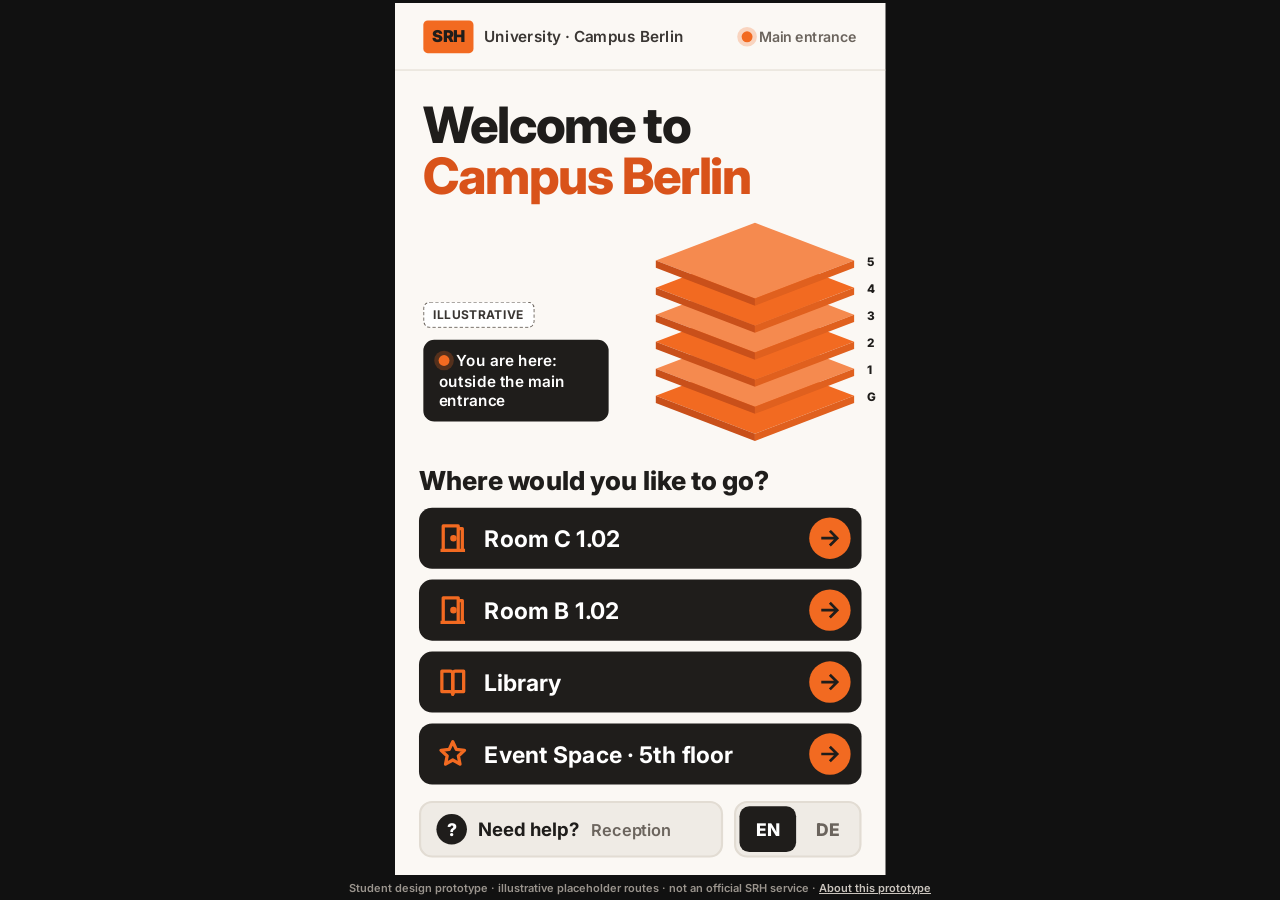
==== kiosk.html @ e8939138 "Hide top menu links below 860px so the brand name isn't cut off Co-Authored-By: Claude Opus 5.5 <nor" ====
<!doctype html>
<html lang="en">
<head>
  <meta charset="utf-8">
  <meta name="viewport" content="width=device-width, initial-scale=1">
  <title>Kiosk · Campus Berlin Wayfinding</title>
  <link rel="preconnect" href="https://fonts.googleapis.com">
  <link rel="preconnect" href="https://fonts.gstatic.com" crossorigin>
  <link href="https://fonts.googleapis.com/css2?family=Inter:wght@400;600;700;800;900&display=swap" rel="stylesheet">
  <link rel="stylesheet" href="styles.css?v=ae79c67">
</head>
<body class="kiosk-page">
  <main id="stage" aria-live="polite"></main>
  <p class="kiosk-foot">Student design prototype · illustrative placeholder routes · not an official SRH service · <a href="./">About this prototype</a></p>
  <script src="routes.js?v=ae79c67"></script>
  <script src="qr-codes.js?v=ae79c67"></script>
  <script src="screens.js?v=ae79c67"></script>
  <script src="kiosk.js?v=ae79c67"></script>
</body>
</html>
---- styles.css ----
/* SRH Campus Berlin — wayfinding UX prototype (visual mockups only) */
:root {
  --orange: #F26A21;
  --orange-deep: #D9531A;
  --orange-soft: #FCE3D4;
  --char: #1F1D1B;
  --char-2: #3A3633;
  --warm: #FBF8F4;
  --stone: #EFEBE5;
  --stone-2: #E2DCD3;
  --muted: #6B645D;
  --board: #1E1E1E;
  --wf-ink: #222;
  --wf-line: #9a9a9a;
  --wf-fill: #e6e6e6;
  --wf-note: #2F6FED;
  --sans: "Inter", "Helvetica Neue", Arial, sans-serif;
  --serif: "Instrument Serif", Georgia, serif;
}

* { box-sizing: border-box; }
html, body { margin: 0; }
body {
  font-family: var(--sans);
  color: var(--char);
  background: var(--warm);
  -webkit-font-smoothing: antialiased;
}
button { font-family: inherit; }

/* ---------- Presentation page ---------- */
.page-head {
  background: var(--board);
  color: #fff;
  padding: 56px 48px 40px;
}
.page-head h1 {
  font-family: var(--serif);
  font-weight: 400;
  font-size: clamp(44px, 7vw, 96px);
  line-height: .95;
  margin: 0 0 18px;
  letter-spacing: -0.01em;
}
.page-head h1 em { color: var(--orange); }
.page-head p { max-width: 760px; color: #cfcac4; font-size: 17px; line-height: 1.55; margin: 0 0 10px; }
.nav { display: flex; flex-wrap: wrap; gap: 8px; margin-top: 22px; }
.nav a {
  color: #fff; text-decoration: none; font-size: 14px; font-weight: 600;
  border: 1px solid #4a4642; border-radius: 999px; padding: 8px 14px;
}
.nav a:hover { border-color: var(--orange); color: var(--orange); }

.disclaimer {
  display: flex; gap: 14px; align-items: flex-start;
  background: var(--orange-soft); color: var(--char);
  border-left: 6px solid var(--orange);
  padding: 16px 20px; margin: 0; font-size: 15px; line-height: 1.5;
}
.disclaimer strong { white-space: nowrap; }

section.block { padding: 56px 48px; }
section.block.dark { background: var(--board); color: #fff; }
section.block.grid-paper {
  background-color: #f4f4f2;
  background-image: linear-gradient(#e6e6e3 1px, transparent 1px), linear-gradient(90deg, #e6e6e3 1px, transparent 1px);
  background-size: 24px 24px;
}
.block h2 {
  font-family: var(--serif); font-weight: 400; font-size: 52px; line-height: 1; margin: 0 0 8px;
}
.block h2 em { color: var(--orange); }
.block .lede { max-width: 820px; font-size: 16px; line-height: 1.55; color: var(--muted); margin: 0 0 32px; }
.block.dark .lede { color: #bdb7b0; }
.block h3 { font-size: 15px; letter-spacing: .08em; text-transform: uppercase; margin: 40px 0 18px; }
.block.dark h3 { color: #fff; }

.row { display: flex; flex-wrap: wrap; gap: 28px; align-items: flex-start; }
.screen-col { display: flex; flex-direction: column; gap: 10px; }
.caption { font-size: 13px; font-weight: 600; color: var(--muted); max-width: 480px; }
.block.dark .caption { color: #bdb7b0; }
.caption b { color: var(--char); }
.block.dark .caption b { color: #fff; }

.connector {
  align-self: center; display: flex; flex-direction: column; align-items: center; gap: 6px;
  font-size: 12px; font-weight: 700; color: var(--muted); text-align: center; width: 92px;
}
.connector svg { width: 64px; height: 24px; }
.connector.handoff { color: var(--orange-deep); }

.toolbar { display: flex; flex-wrap: wrap; gap: 10px; align-items: center; margin-bottom: 22px; }
.chip-btn {
  border: 1px solid #55504b; background: transparent; color: #fff;
  border-radius: 999px; padding: 8px 14px; font-size: 14px; font-weight: 600; cursor: pointer;
}
.chip-btn[aria-pressed="true"] { background: var(--orange); border-color: var(--orange); color: var(--char); }
.toggle { display: inline-flex; align-items: center; gap: 8px; font-size: 14px; font-weight: 600; cursor: pointer; }
.toggle input { width: 18px; height: 18px; accent-color: var(--orange); }

/* ---------- Device frames ---------- */
.kiosk-device {
  background: #111; padding: 16px 16px 40px; border-radius: 22px; position: relative;
  box-shadow: 0 30px 60px -30px rgba(0,0,0,.6);
}
.kiosk-device::after {
  content: ""; position: absolute; left: 50%; bottom: 15px; width: 56px; height: 8px;
  transform: translateX(-50%); background: #2a2a2a; border-radius: 4px;
}
.phone-device {
  background: #111; padding: 10px; border-radius: 48px;
  box-shadow: 0 30px 60px -30px rgba(0,0,0,.6);
}
.wf .kiosk-device, .kiosk-device.wf-frame { background: #fff; border: 2px solid var(--wf-ink); box-shadow: none; }
.kiosk-device.wf-frame::after { background: #ccc; }
.phone-device.wf-frame { background: #fff; border: 2px solid var(--wf-ink); box-shadow: none; }

/* ---------- Kiosk screen (9:16, 450 × 800) ---------- */
.kiosk {
  width: 450px; height: 800px; position: relative; overflow: hidden;
  background: var(--warm); color: var(--char); border-radius: 6px; display: flex; flex-direction: column;
}
.k-top { height: 410px; position: relative; padding: 0 26px; flex: none; }
.k-reach { height: 390px; padding: 14px 22px 16px; display: flex; flex-direction: column; flex: none; position: relative; }
.k-bar {
  height: 62px; display: flex; align-items: center; justify-content: space-between;
  border-bottom: 1px solid var(--stone-2); margin: 0 -26px; padding: 0 26px;
}
.wordmark { display: flex; align-items: center; gap: 10px; font-size: 14px; font-weight: 600; color: var(--char-2); }
.wordmark .mark {
  background: var(--orange); color: var(--char); font-weight: 900; font-size: 15px;
  padding: 5px 8px 6px; border-radius: 4px; letter-spacing: -0.02em;
}
.k-bar .loc { font-size: 13px; font-weight: 600; color: var(--muted); display: flex; align-items: center; gap: 6px; }
.dot { width: 10px; height: 10px; border-radius: 50%; background: var(--orange); box-shadow: 0 0 0 4px rgba(242,106,33,.25); display: inline-block; }

.k-hero h1 { font-size: 46px; line-height: 1.02; letter-spacing: -0.025em; margin: 26px 0 0; font-weight: 800; }
.k-hero h1 span { color: var(--orange-deep); }
.k-hero .floors { position: absolute; right: 4px; bottom: 0; width: 215px; }
.k-hero .here {
  position: absolute; left: 26px; bottom: 26px; background: var(--char); color: #fff;
  font-size: 14px; font-weight: 600; padding: 10px 14px; border-radius: 10px; max-width: 170px; line-height: 1.3;
}
.k-hero .here .dot { margin-right: 6px; }
.illus-tag {
  display: inline-flex; align-items: center; gap: 6px;
  font-size: 11px; font-weight: 700; letter-spacing: .06em; text-transform: uppercase;
  background: #fff; color: var(--char-2); border: 1px dashed var(--muted); border-radius: 6px; padding: 4px 8px;
}
.k-hero .illus-tag { position: absolute; left: 26px; bottom: 112px; }

.k-prompt { font-size: 24px; font-weight: 800; margin: 0 0 10px; letter-spacing: -0.01em; }
.dest-list { display: flex; flex-direction: column; gap: 10px; }
.dest-btn {
  height: 56px; width: 100%; display: flex; align-items: center; gap: 14px;
  background: var(--char); color: #fff; border: 0; border-radius: 12px; padding: 0 10px 0 16px;
  font-size: 21px; font-weight: 700; text-align: left; cursor: pointer;
}
.dest-btn .ic { width: 30px; height: 30px; flex: none; color: var(--orange); }
.dest-btn .lbl { flex: 1; }
.dest-btn .go {
  width: 38px; height: 38px; border-radius: 50%; background: var(--orange); color: var(--char);
  display: grid; place-items: center; flex: none;
}
.dest-btn:active, .dest-btn.pressed { background: var(--orange); color: var(--char); }
.dest-btn.pressed .ic { color: var(--char); }
.dest-btn.pressed .go { background: var(--char); color: var(--orange); }

.k-bottom { margin-top: auto; display: flex; gap: 10px; height: 52px; }
.help-btn {
  flex: 1; display: flex; align-items: center; gap: 10px; border-radius: 12px; cursor: pointer;
  background: var(--stone); border: 2px solid var(--stone-2); color: var(--char); font-size: 17px; font-weight: 700; padding: 0 14px;
}
.help-btn .q {
  width: 28px; height: 28px; border-radius: 50%; background: var(--char); color: #fff;
  display: grid; place-items: center; font-size: 16px; font-weight: 800; flex: none;
}
.help-btn small { font-weight: 600; color: var(--muted); font-size: 15px; }
.lang {
  display: flex; background: var(--stone); border: 2px solid var(--stone-2); border-radius: 12px; padding: 3px; gap: 3px;
}
.lang button {
  width: 52px; border: 0; border-radius: 9px; background: transparent; font-size: 16px; font-weight: 800; color: var(--muted); cursor: pointer;
}
.lang button[aria-pressed="true"] { background: var(--char); color: #fff; }

/* Kiosk QR screen */
.k-route { padding-top: 16px; }
.k-route .eyebrow { font-size: 14px; font-weight: 700; color: var(--muted); text-transform: uppercase; letter-spacing: .08em; }
.k-route h1 { font-size: 40px; line-height: 1.02; margin: 4px 0 14px; letter-spacing: -0.025em; font-weight: 800; }
.k-route h1 .accent { color: var(--orange-deep); }
.map-wrap { position: relative; border-radius: 14px; overflow: hidden; background: var(--stone); }
.map-wrap svg { display: block; width: 100%; height: auto; }
.map-wrap .illus-tag { position: absolute; left: 10px; top: 10px; }
.qr-card {
  height: 200px; flex: none; display: flex; gap: 16px; align-items: center;
  background: #fff; border: 2px solid var(--stone-2); border-radius: 16px; padding: 14px;
}
.qr-box { width: 172px; height: 172px; flex: none; position: relative; }
.qr-box svg { width: 100%; height: 100%; display: block; }
.qr-box .mock { position: absolute; bottom: -2px; left: 50%; transform: translate(-50%, 100%); font-size: 9px; color: var(--muted); white-space: nowrap; }
.qr-text .scan-ic { width: 40px; height: 40px; border-radius: 10px; background: var(--orange); color: var(--char); display: grid; place-items: center; margin-bottom: 8px; }
.qr-text b { display: block; font-size: 19px; line-height: 1.2; letter-spacing: -0.01em; }
.qr-text p { font-size: 13px; line-height: 1.35; color: var(--muted); margin: 6px 0 0; }
.back-btn {
  margin-top: 12px; height: 58px; flex: none; width: 100%; display: flex; align-items: center; justify-content: center; gap: 10px;
  border-radius: 12px; border: 3px solid var(--char); background: transparent; font-size: 19px; font-weight: 800; color: var(--char); cursor: pointer;
}
.phone-note { font-size: 13px; color: var(--muted); font-weight: 600; text-align: center; margin: 6px 0 0; }
.k-route .k-bottom { margin-top: 10px; }

/* Help overlay (click-through only) */
.help-sheet {
  position: absolute; left: 0; right: 0; bottom: 0; height: 390px; background: var(--char); color: #fff;
  padding: 24px 22px; display: flex; flex-direction: column; gap: 12px; border-radius: 20px 20px 0 0;
}
.help-sheet h2 { margin: 0; font-size: 28px; }
.help-sheet p { margin: 0; font-size: 18px; line-height: 1.4; color: #ddd; }
.help-sheet .back-btn { margin-top: auto; border-color: #fff; color: #fff; }

/* Seated-reach zone overlay */
.reach-overlay {
  position: absolute; left: 0; right: 0; bottom: 0; height: 390px; pointer-events: none; display: none;
  border-top: 3px dashed var(--wf-note);
  background: repeating-linear-gradient(135deg, rgba(47,111,237,.07) 0 10px, rgba(47,111,237,.14) 10px 20px);
}
.reach-overlay span {
  position: absolute; right: 8px; top: -30px; background: var(--wf-note); color: #fff; font-size: 11px; font-weight: 700;
  padding: 5px 8px; border-radius: 4px; letter-spacing: .02em;
}
.show-reach .reach-overlay, .wf .reach-overlay { display: block; }

/* ---------- Phone screen (375 × 780) ---------- */
.phone {
  width: 375px; height: 780px; border-radius: 38px; overflow: hidden; position: relative;
  background: var(--warm); color: var(--char); display: flex; flex-direction: column;
}
.p-status { height: 44px; flex: none; display: flex; align-items: center; justify-content: space-between; padding: 6px 28px 0; font-size: 15px; font-weight: 700; }
.p-status .icons { display: flex; gap: 5px; align-items: center; }
.p-status .icons i { display: block; background: var(--char); border-radius: 2px; }
.p-url {
  height: 40px; flex: none; margin: 0 14px; border-radius: 12px; background: var(--stone);
  display: flex; align-items: center; justify-content: center; gap: 6px; font-size: 13px; color: var(--muted);
}
.p-head {
  flex: none; display: flex; align-items: center; justify-content: space-between; padding: 12px 18px 10px;
}
.p-head .wordmark { font-size: 12px; }
.p-head .wordmark .mark { font-size: 12px; padding: 3px 6px 4px; }
.dest-pill {
  display: inline-flex; align-items: center; gap: 6px; max-width: 200px;
  background: var(--char); color: #fff; font-size: 13px; font-weight: 700; border-radius: 999px; padding: 7px 12px 7px 9px;
  white-space: nowrap; overflow: hidden; text-overflow: ellipsis;
}
.dest-pill svg { flex: none; color: var(--orange); }
.p-body { flex: 1; padding: 6px 18px 0; display: flex; flex-direction: column; min-height: 0; }
.p-foot { flex: none; padding: 12px 18px 26px; display: flex; gap: 10px; }
.p-btn {
  height: 58px; flex: 1; border-radius: 14px; border: 0; font-size: 18px; font-weight: 800; cursor: pointer;
  display: flex; align-items: center; justify-content: center; gap: 8px;
}
.p-btn.primary { background: var(--orange); color: var(--char); }
.p-btn.dark { background: var(--char); color: #fff; }
.p-btn.ghost { background: transparent; border: 3px solid var(--char); color: var(--char); flex: 0 0 96px; }
.p-btn.ghost.wide { flex: 1; }

.p-body h1 { font-size: 32px; line-height: 1.05; letter-spacing: -0.025em; margin: 4px 0 12px; font-weight: 800; }
.p-body h1 .accent { color: var(--orange-deep); }
.start-row { display: flex; align-items: center; gap: 10px; font-size: 16px; font-weight: 600; margin-bottom: 14px; }
.stats { display: flex; gap: 8px; margin-top: 14px; }
.stat { flex: 1; background: var(--stone); border-radius: 12px; padding: 10px 12px; }
.stat b { display: block; font-size: 20px; letter-spacing: -0.01em; }
.stat span { font-size: 12px; color: var(--muted); font-weight: 600; }
.placeholder-note { font-size: 12px; color: var(--muted); margin-top: 8px; font-weight: 600; }

.progress { margin: 2px 0 14px; }
.progress .top { display: flex; justify-content: space-between; align-items: baseline; margin-bottom: 8px; }
.progress .count { font-size: 20px; font-weight: 800; letter-spacing: -0.01em; }
.progress .count small { font-size: 14px; color: var(--muted); font-weight: 600; }
.bar { display: flex; gap: 5px; }
.bar i { flex: 1; height: 12px; border-radius: 6px; background: var(--stone-2); position: relative; overflow: hidden; }
.bar i.done { background: var(--orange); }
.bar i.now { background: var(--orange); box-shadow: 0 0 0 3px rgba(242,106,33,.25); }

.arrow-card {
  height: 270px; flex: none; border-radius: 22px; background: var(--orange); position: relative;
  display: grid; place-items: center; overflow: hidden;
}
.arrow-card svg.big { width: 200px; height: 200px; color: #fff; }
.arrow-card .illus-tag { position: absolute; left: 12px; bottom: 12px; }
.arrow-card .stepno {
  position: absolute; right: 14px; top: 10px; font-size: 64px; font-weight: 900; color: rgba(31,29,27,.16); letter-spacing: -0.04em;
}
.instruction { font-size: 30px; line-height: 1.12; font-weight: 800; letter-spacing: -0.02em; margin: 18px 0 6px; }
.next-hint { font-size: 14px; color: var(--muted); font-weight: 600; }
.next-hint b { color: var(--char-2); }

.arrive-hero {
  border-radius: 22px; background: var(--char); color: #fff; padding: 26px 22px 24px; position: relative; overflow: hidden;
}
.arrive-hero .check {
  width: 72px; height: 72px; border-radius: 50%; background: var(--orange); color: var(--char);
  display: grid; place-items: center; margin-bottom: 18px;
}
.arrive-hero h1 { font-size: 40px; margin: 0 0 6px; color: #fff; }
.arrive-hero .dname { font-size: 24px; font-weight: 800; color: var(--orange); }
.arrive-hero p { color: #cfcac4; font-size: 15px; margin: 12px 0 0; line-height: 1.4; }

.waiting { flex: 1; display: flex; flex-direction: column; align-items: center; justify-content: center; text-align: center; padding: 30px; gap: 16px; color: var(--muted); }
.waiting .cam { width: 120px; height: 120px; border-radius: 28px; border: 4px dashed var(--stone-2); display: grid; place-items: center; color: var(--muted); }
.waiting b { color: var(--char); font-size: 20px; }

/* ---------- Wireframe style ---------- */
.wf .kiosk, .wf .phone { background: #fff; color: var(--wf-ink); font-family: var(--sans); }
.wf * { box-shadow: none !important; }
.wfbox {
  border: 1.5px solid var(--wf-line); background: var(--wf-fill); border-radius: 6px; position: relative;
  display: flex; align-items: center; justify-content: center; text-align: center;
  font-size: 12px; font-weight: 600; color: #555; padding: 6px;
}
.wfbox.x {
  background:
    linear-gradient(to top right, transparent calc(50% - 1px), #b5b5b5, transparent calc(50% + 1px)),
    linear-gradient(to bottom right, transparent calc(50% - 1px), #b5b5b5, transparent calc(50% + 1px)),
    #f0f0f0;
}
.wfbox.x span { background: #f0f0f0; padding: 2px 6px; border-radius: 3px; }
.wfbtn {
  border: 2px solid var(--wf-ink); border-radius: 8px; background: #fff; display: flex; align-items: center;
  padding: 0 14px; font-size: 18px; font-weight: 700; color: var(--wf-ink); gap: 10px;
}
.wfbtn.fill { background: #444; color: #fff; border-color: #444; }
.wfline { height: 10px; background: #d6d6d6; border-radius: 3px; }
.wftext { font-weight: 800; color: var(--wf-ink); }
.pin {
  position: absolute; width: 22px; height: 22px; border-radius: 50%; background: var(--wf-note); color: #fff;
  font-size: 12px; font-weight: 800; display: grid; place-items: center; z-index: 5;
}
.notes { max-width: 300px; font-size: 13px; line-height: 1.45; color: #333; margin: 0; padding: 0; list-style: none; }
.notes li { display: flex; gap: 8px; margin-bottom: 10px; }
.notes li .pin { position: static; flex: none; }
.wf-pair { display: flex; gap: 18px; align-items: flex-start; }
.wf-bar { display: flex; gap: 4px; }
.wf-bar i { flex: 1; height: 12px; border: 1.5px solid var(--wf-ink); border-radius: 3px; background: #fff; }
.wf-bar i.on { background: #444; }

/* ---------- Flow strip ---------- */
.flow { display: flex; flex-wrap: wrap; gap: 10px; align-items: stretch; }
.flow-card {
  width: 184px; background: #fff; border: 1px solid var(--stone-2); border-radius: 16px; padding: 12px;
  display: flex; flex-direction: column; gap: 10px;
}
.flow-card .n { font-size: 12px; font-weight: 800; color: var(--orange-deep); letter-spacing: .08em; }
.flow-card b { font-size: 16px; line-height: 1.25; }
.flow-card p { font-size: 13px; color: var(--muted); margin: 0; line-height: 1.4; }
.flow-card .thumb { height: 170px; border-radius: 10px; background: var(--stone); display: grid; place-items: center; overflow: hidden; position: relative; }
.mini { transform-origin: top left; position: absolute; pointer-events: none; }
.mini .reach-overlay { display: none; }
.flow-arrow { align-self: center; color: var(--orange); font-size: 28px; font-weight: 900; }

/* Click-through */
.demo { display: flex; flex-wrap: wrap; gap: 40px; align-items: flex-start; }
.demo-ctrl { display: flex; flex-direction: column; gap: 12px; max-width: 260px; }
.demo-ctrl .sim {
  background: transparent; border: 2px dashed var(--orange); color: var(--orange); font-weight: 800; font-size: 15px;
  border-radius: 12px; padding: 14px; cursor: pointer;
}
.demo-ctrl .sim:disabled { opacity: .35; cursor: not-allowed; }
.demo-ctrl p { font-size: 13px; color: #bdb7b0; line-height: 1.5; margin: 0; }
#demo .dest-btn, #demo .help-btn, #demo .lang button, #demo .back-btn, #demo .p-btn { cursor: pointer; }
.gallery button { cursor: default; }

/* Notes */
.cards { display: grid; grid-template-columns: repeat(auto-fit, minmax(280px, 1fr)); gap: 18px; }
.note-card { background: #fff; border: 1px solid var(--stone-2); border-radius: 16px; padding: 20px 22px; }
.note-card h4 { margin: 0 0 8px; font-size: 17px; }
.note-card p, .note-card li { font-size: 14px; line-height: 1.55; color: var(--char-2); }
.note-card ul { padding-left: 18px; margin: 0; }
.note-card.warn { border: 2px solid var(--orange); }
code { background: var(--stone); padding: 1px 6px; border-radius: 4px; font-size: 13px; }

footer { padding: 28px 48px 48px; font-size: 13px; color: var(--muted); }

@media (max-width: 700px) {
  section.block, .page-head { padding-left: 16px; padding-right: 16px; }
  .block h2 { font-size: 40px; }
}

/* Keep the kiosk map inside the top zone when the destination name wraps */
.k-route { display: flex; flex-direction: column; }
.k-route .map-wrap { flex: 1; min-height: 0; margin-bottom: 14px; }
.k-route .map-wrap svg { height: 100%; }
.k-route h1.long { font-size: 34px; }

/* ---------- Live kiosk app (kiosk.html) ---------- */
.kiosk-page { background: #111; min-height: 100vh; margin: 0; display: flex; flex-direction: column; align-items: center; justify-content: center; overflow: hidden; }
.kiosk-page #stage { position: relative; }
.kiosk-page #stage .kiosk { position: absolute; left: 0; top: 0; transform-origin: top left; border-radius: 0; }
.kiosk-page .dest-btn:focus-visible, .kiosk-page button:focus-visible { outline: 4px solid #FFD24D; outline-offset: 2px; }
.kiosk-foot { margin: 6px 0 0; font: 600 11px/1.4 var(--sans); color: #9a948d; text-align: center; }
.kiosk-foot a { color: #c9c3bc; }

/* ---------- Live phone route (route.html) ---------- */
.route-page { background: var(--warm); margin: 0; }
.phone.real { width: 100%; max-width: 520px; height: auto; min-height: 100vh; min-height: 100dvh; margin: 0 auto; border-radius: 0; padding-top: env(safe-area-inset-top); }
.phone.real .p-head { padding-top: 16px; }
.phone.real .p-body { flex: 1 0 auto; padding-bottom: 8px; }
.phone.real .p-foot { position: sticky; bottom: 0; background: var(--warm); padding-bottom: calc(18px + env(safe-area-inset-bottom)); box-shadow: 0 -8px 16px -12px rgba(0,0,0,.25); }
.phone.real .arrow-card { height: min(270px, 34vh); }
.phone.real .arrow-card svg.big { width: min(200px, 26vh); height: min(200px, 26vh); }
.phone.real .p-btn:focus-visible, .phone.real a:focus-visible { outline: 3px solid var(--char); outline-offset: 2px; }
.phone-dest-list { display: flex; flex-direction: column; gap: 10px; margin-top: 6px; }
a.dest-btn { text-decoration: none; }
.real-note { margin-top: 18px; }
.nav a.nav-live { background: var(--orange); border-color: var(--orange); color: var(--char); }
.nav a.nav-live:hover { color: var(--char); filter: brightness(1.05); }
.p-head { gap: 10px; }
.p-head .wordmark { flex: none; }
.dest-pill { min-width: 0; }
.dest-pill .pill-txt { overflow: hidden; text-overflow: ellipsis; white-space: nowrap; min-width: 0; }

/* =========================================================
   Home page (landing) — hero, how it works, try it
   ========================================================= */
html { scroll-behavior: smooth; }
.topbar {
  position: sticky; top: 0; z-index: 50; display: flex; align-items: center; justify-content: space-between; gap: 16px;
  padding: 14px 48px; background: rgba(251,248,244,.88); backdrop-filter: saturate(1.4) blur(10px); -webkit-backdrop-filter: saturate(1.4) blur(10px);
  border-bottom: 1px solid var(--stone-2);
}
.brand { display: inline-flex; align-items: center; gap: 10px; color: var(--char); text-decoration: none; font-size: 16px; font-weight: 600; white-space: nowrap; }
.brand .mark { background: var(--orange); color: var(--char); font-weight: 900; font-size: 14px; padding: 5px 8px 6px; border-radius: 5px; letter-spacing: -0.02em; }
.brand b { font-weight: 800; }
.topnav { display: flex; align-items: center; gap: 6px; }
.topnav a { color: var(--char-2); text-decoration: none; font-size: 15px; font-weight: 600; padding: 8px 12px; border-radius: 999px; }
.topnav a:hover { background: var(--stone); }
.topnav a.topnav-cta { background: var(--char); color: #fff; padding: 9px 16px; }
.topnav a.topnav-cta:hover { background: #000; }

.hero {
  display: grid; grid-template-columns: minmax(0, 1.05fr) minmax(0, 1fr); gap: 48px; align-items: center;
  padding: 64px 48px 72px; max-width: 1320px; margin: 0 auto;
}
.kicker, .section-kicker {
  display: inline-block; font-size: 13px; font-weight: 800; letter-spacing: .12em; text-transform: uppercase; color: var(--orange-deep); margin: 0 0 16px;
}
.hero-copy h1 {
  font-family: var(--serif); font-weight: 400; font-size: clamp(52px, 7.2vw, 104px); line-height: .92; letter-spacing: -0.015em; margin: 0 0 24px; color: var(--char);
}
.hero-copy h1 em, .section-title em { color: var(--orange); }
.hero-lede { font-size: clamp(17px, 1.6vw, 20px); line-height: 1.55; color: var(--char-2); max-width: 560px; margin: 0 0 30px; }
.cta-row { display: flex; flex-wrap: wrap; gap: 12px; }
.cta {
  display: inline-flex; align-items: center; gap: 10px; min-height: 54px; padding: 0 24px; border-radius: 14px;
  font-size: 17px; font-weight: 800; text-decoration: none; transition: transform .15s ease, background .15s ease;
}
.cta:hover { transform: translateY(-1px); }
.cta-primary { background: var(--orange); color: var(--char); }
.cta-primary:hover { background: #F57D3A; }
.cta-ghost { border: 2.5px solid var(--char); color: var(--char); }
.cta-ghost:hover { background: var(--char); color: #fff; }
.cta-ghost.on-dark { border-color: #fff; color: #fff; }
.cta-ghost.on-dark:hover { background: #fff; color: var(--char); }
.cta:focus-visible, .topnav a:focus-visible, .doc-nav a:focus-visible { outline: 3px solid var(--orange-deep); outline-offset: 3px; }
.hero-facts { list-style: none; display: flex; gap: 28px; padding: 0; margin: 36px 0 0; color: var(--muted); font-size: 14px; font-weight: 600; }
.hero-facts b { display: block; font-family: var(--serif); font-weight: 400; font-size: 44px; line-height: 1; color: var(--char); }

.hero-visual { position: relative; width: 100%; max-width: 600px; justify-self: end; }
.hero-block { position: absolute; left: 12%; right: 0; top: 9%; bottom: 0; background: var(--orange); border-radius: 28px; }
.hero-stage { position: absolute; left: 0; top: 0; width: 600px; height: 660px; transform-origin: top left; }
.hero-kiosk { position: absolute; left: 14px; top: 0; transform: scale(.7); transform-origin: top left; filter: drop-shadow(0 24px 40px rgba(0,0,0,.25)); }
.hero-phone { position: absolute; left: 318px; top: 118px; transform: scale(.66); transform-origin: top left; filter: drop-shadow(0 28px 44px rgba(0,0,0,.3)); }
.hero-stage button, .hero-stage a { pointer-events: none; }

.how { padding: 72px 48px; max-width: 1320px; margin: 0 auto; }
.section-title { font-family: var(--serif); font-weight: 400; font-size: clamp(40px, 5vw, 64px); line-height: 1; margin: 0 0 36px; color: var(--char); }
.section-title.on-dark, .section-kicker.on-dark { color: #fff; }
.section-kicker.on-dark { color: #FFB27F; }
.how-steps { list-style: none; padding: 0; margin: 0; display: grid; grid-template-columns: repeat(3, minmax(0, 1fr)); gap: 20px; }
.how-steps li { background: #fff; border: 1px solid var(--stone-2); border-radius: 22px; padding: 28px 26px 30px; position: relative; overflow: hidden; }
.how-steps li::after { content: ""; position: absolute; left: 0; top: 0; height: 6px; width: 100%; background: var(--orange); }
.how-num { display: block; font-family: var(--serif); font-size: 64px; line-height: 1; color: var(--orange); margin-bottom: 14px; }
.how-steps h3 { font-size: 21px; margin: 0 0 10px; letter-spacing: -0.01em; text-transform: none; }
.how-steps p { margin: 0; font-size: 16px; line-height: 1.55; color: var(--char-2); }

.try {
  display: grid; grid-template-columns: minmax(0, 1.2fr) auto; gap: 48px; align-items: center;
  margin: 0 48px 72px; padding: 56px; border-radius: 28px; background: var(--board); color: #e7e2dc;
  max-width: 1224px;
}
@media (min-width: 1321px) { .try { margin-left: auto; margin-right: auto; } }
.try p { font-size: 17px; line-height: 1.6; max-width: 560px; margin: 0 0 28px; }
.try-qr { margin: 0; background: #fff; border-radius: 22px; padding: 18px 18px 14px; text-align: center; box-shadow: 0 0 0 8px var(--orange); }
.try-qr-box { width: 230px; height: 230px; }
.try-qr-box svg { width: 100%; height: 100%; display: block; }
.try-qr figcaption { color: var(--muted); font-size: 13px; font-weight: 600; margin-top: 8px; }
.try-qr figcaption b { color: var(--char); }

.design-intro { padding: 24px 48px 8px; max-width: 1320px; margin: 0 auto; border-top: 1px solid var(--stone-2); }
.design-intro .section-kicker { margin-top: 48px; }
.design-intro .section-title { margin-bottom: 14px; }
.design-intro .lede { color: var(--muted); font-size: 17px; line-height: 1.55; max-width: 760px; margin: 0 0 20px; }
.doc-nav { display: flex; flex-wrap: wrap; gap: 8px; margin-bottom: 24px; }
.doc-nav a { text-decoration: none; color: var(--char); font-weight: 700; font-size: 14px; padding: 9px 14px; border-radius: 999px; background: #fff; border: 1px solid var(--stone-2); }
.doc-nav a:hover { border-color: var(--orange); color: var(--orange-deep); }
.design-intro .disclaimer { border-radius: 12px; margin-bottom: 16px; }
section.block { scroll-margin-top: 72px; }
.how, .try, .design-intro { scroll-margin-top: 72px; }

.site-foot { display: grid; gap: 14px; padding: 40px 48px 48px; background: var(--board); color: #bdb7b0; font-size: 14px; }
.site-foot .brand { color: #fff; }
.site-foot nav { display: flex; flex-wrap: wrap; gap: 18px; }
.site-foot nav a { color: #fff; font-weight: 600; text-decoration: none; }
.site-foot nav a:hover { color: var(--orange); }
.site-foot p { margin: 0; max-width: 720px; line-height: 1.5; }

@media (max-width: 960px) {
  .hero { grid-template-columns: 1fr; padding: 40px 24px 56px; gap: 36px; }
  .hero-visual { justify-self: center; }
  .how { padding: 56px 24px; }
  .how-steps { grid-template-columns: 1fr; }
  .try { grid-template-columns: 1fr; margin: 0 16px 56px; padding: 36px 24px; justify-items: start; }
  .design-intro { padding: 8px 24px 0; }
}
@media (max-width: 620px) {
  .topbar { padding: 10px 16px; }
  .topnav a:not(.topnav-cta) { display: none; }
  .brand { font-size: 15px; }
  .hero { padding: 28px 16px 44px; }
  .hero-facts { gap: 20px; }
  .hero-facts b { font-size: 36px; }
  .how { padding: 44px 16px; }
  .try { margin: 0 12px 44px; padding: 28px 18px; }
  .try-qr-box { width: 200px; height: 200px; }
  .cta { width: 100%; justify-content: center; }
  .design-intro { padding: 0 16px; }
  .site-foot { padding: 32px 16px 40px; }
}
.hero-visual { overflow: hidden; padding-bottom: 4px; }
.topnav a { white-space: nowrap; }
@media (max-width: 620px) { .topnav a.topnav-cta { padding: 8px 14px; font-size: 14px; } .brand { gap: 8px; } }
@media (max-width: 360px) { .brand span:last-child { font-size: 14px; } }
/* Phones: wide design galleries scroll sideways inside their section instead of widening the page */
@media (max-width: 620px) {
  section.block .row, .demo { flex-wrap: nowrap; overflow-x: auto; -webkit-overflow-scrolling: touch; padding-bottom: 14px; scroll-snap-type: x proximity; }
  section.block .row > *, .demo > * { flex: none; scroll-snap-align: start; }
  .wf-pair { flex-wrap: nowrap; }
  .notes { min-width: 260px; }
  .block h2 { font-size: 38px; }
}
@media (max-width: 420px) {
  .topbar { gap: 10px; }
  .topbar .brand { font-size: 14px; min-width: 0; }
  .topbar .brand .mark { font-size: 12px; padding: 4px 6px 5px; }
  .topnav a.topnav-cta { padding: 8px 12px; font-size: 13.5px; }
}
.topbar .brand { min-width: 0; }
.topbar .brand > span:last-child { overflow: hidden; text-overflow: ellipsis; white-space: nowrap; min-width: 0; }
.topnav { flex: none; }
@media (max-width: 860px) { .topnav a:not(.topnav-cta) { display: none; } .topbar { padding-left: 20px; padding-right: 20px; } }
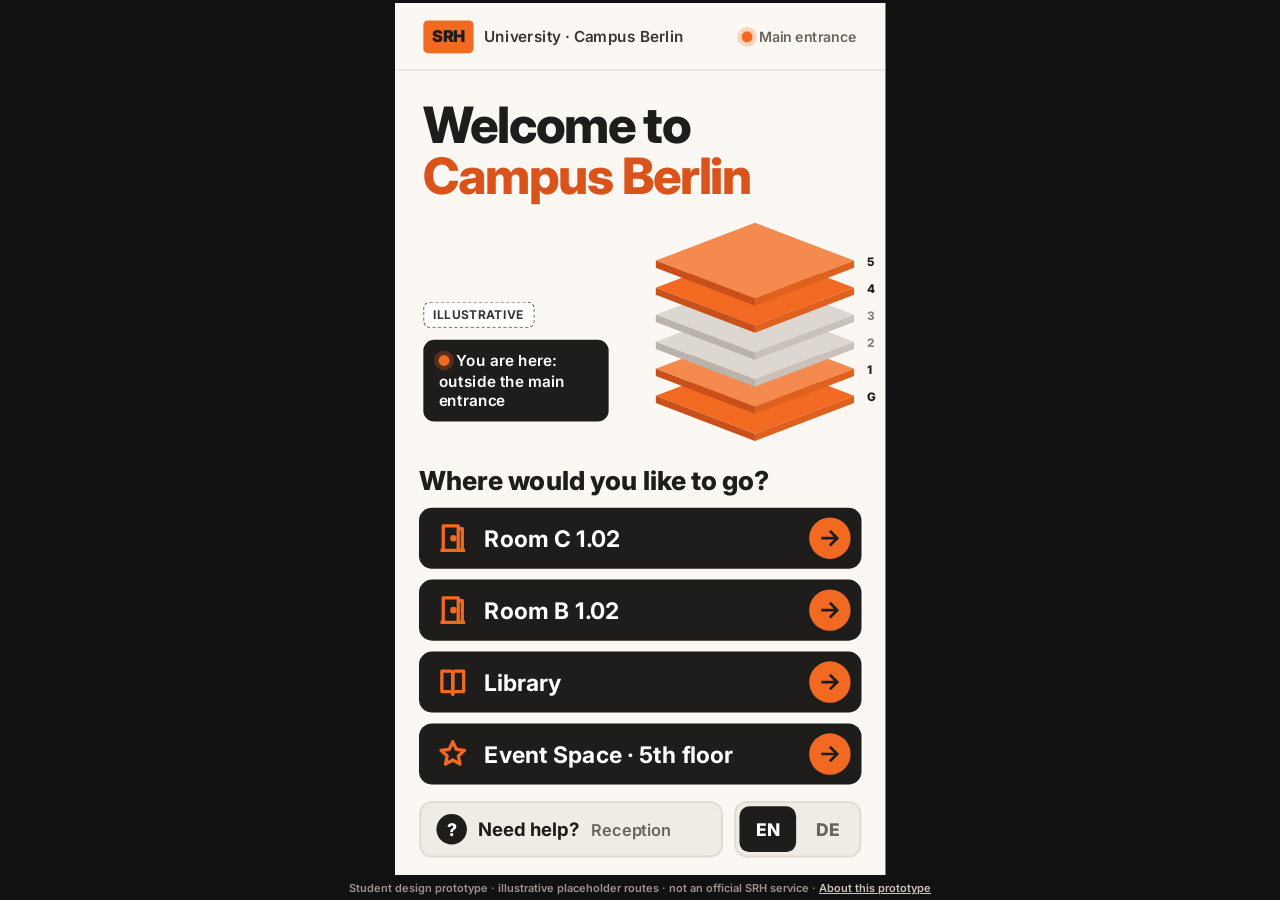
==== commit 3624c4cb: "Ask for a step-free route on routes with stairs; grey out floors 2-3 Routes for Room B 1.02 and the " ====
--- a/kiosk.html
+++ b/kiosk.html
@@ -7,14 +7,14 @@
   <link rel="preconnect" href="https://fonts.googleapis.com">
   <link rel="preconnect" href="https://fonts.gstatic.com" crossorigin>
   <link href="https://fonts.googleapis.com/css2?family=Inter:wght@400;600;700;800;900&display=swap" rel="stylesheet">
-  <link rel="stylesheet" href="styles.css?v=ae79c67">
+  <link rel="stylesheet" href="styles.css?v=20261126a">
 </head>
 <body class="kiosk-page">
   <main id="stage" aria-live="polite"></main>
   <p class="kiosk-foot">Student design prototype · illustrative placeholder routes · not an official SRH service · <a href="./">About this prototype</a></p>
-  <script src="routes.js?v=ae79c67"></script>
-  <script src="qr-codes.js?v=ae79c67"></script>
-  <script src="screens.js?v=ae79c67"></script>
-  <script src="kiosk.js?v=ae79c67"></script>
+  <script src="routes.js?v=20261126a"></script>
+  <script src="qr-codes.js?v=20261126a"></script>
+  <script src="screens.js?v=20261126a"></script>
+  <script src="kiosk.js?v=20261126a"></script>
 </body>
 </html>
--- a/styles.css
+++ b/styles.css
@@ -540,12 +540,22 @@
 .topnav a { white-space: nowrap; }
 @media (max-width: 620px) { .topnav a.topnav-cta { padding: 8px 14px; font-size: 14px; } .brand { gap: 8px; } }
 @media (max-width: 360px) { .brand span:last-child { font-size: 14px; } }
-/* Phones: wide design galleries scroll sideways inside their section instead of widening the page */
-@media (max-width: 620px) {
-  section.block .row, .demo { flex-wrap: nowrap; overflow-x: auto; -webkit-overflow-scrolling: touch; padding-bottom: 14px; scroll-snap-type: x proximity; }
-  section.block .row > *, .demo > * { flex: none; scroll-snap-align: start; }
-  .wf-pair { flex-wrap: nowrap; }
-  .notes { min-width: 260px; }
+/* Phones & small tablets: one centred column; screens are scaled to fit (see fitScreens in app.js) */
+@media (max-width: 700px) {
+  section.block .row, .demo { flex-direction: column; align-items: center; flex-wrap: nowrap; gap: 18px; }
+  .wf-pair { flex-direction: column; align-items: center; gap: 14px; width: 100%; }
+  .screen-col { align-items: center; max-width: 100%; }
+  .screen-col .caption { text-align: center; }
+  .notes { max-width: 420px; width: 100%; }
+  .connector { width: auto; flex-direction: row; gap: 10px; }
+  .connector svg { transform: rotate(90deg); width: 40px; height: 24px; }
+  .toolbar { justify-content: center; }
+  .demo-ctrl { max-width: 420px; width: 100%; align-items: stretch; text-align: center; }
+  #wf-phone-notes { display: flex; justify-content: center; }
+  .flow { flex-direction: column; align-items: center; gap: 8px; }
+  .flow-card { width: min(100%, 340px); }
+  .flow-card .thumb { height: 190px; }
+  .flow-arrow { transform: rotate(90deg); line-height: 1; }
   .block h2 { font-size: 38px; }
 }
 @media (max-width: 420px) {
@@ -558,3 +568,60 @@
 .topbar .brand > span:last-child { overflow: hidden; text-overflow: ellipsis; white-space: nowrap; min-width: 0; }
 .topnav { flex: none; }
 @media (max-width: 860px) { .topnav a:not(.topnav-cta) { display: none; } .topbar { padding-left: 20px; padding-right: 20px; } }
+@media (max-width: 400px) { .topbar .brand-long { display: none; } .topbar .brand { font-size: 16px; } }
+/* Centre design galleries and the flow at every width */
+section.block .row, .flow, .demo { justify-content: center; }
+section.block .row .caption { text-align: center; }
+/* User flow: tidy grid above phone size (step numbers show the order), column with down-arrows on phones */
+@media (min-width: 701px) {
+  .flow { display: grid; grid-template-columns: repeat(3, minmax(0, 1fr)); gap: 16px; max-width: 900px; margin: 0 auto; }
+  .flow .flow-arrow { display: none; }
+  .flow-card { width: auto; }
+}
+@media (min-width: 1200px) {
+  .flow { grid-template-columns: repeat(6, minmax(0, 1fr)); max-width: none; }
+}
+/* Wireframe rows: notes under each screen; no dangling connectors when rows wrap */
+.wf-pair { flex-direction: column; align-items: center; gap: 14px; }
+.wf-pair .notes { max-width: 482px; width: 100%; }
+@media (min-width: 701px) {
+  #wf-phone { display: grid; grid-template-columns: repeat(auto-fit, minmax(400px, 1fr)); justify-items: center; gap: 32px 20px; }
+  #wf-phone .connector { display: none; }
+  #wf-kiosk { align-items: center; }
+}
+@media (min-width: 701px) and (max-width: 1199px) {
+  #wf-kiosk { flex-direction: column; }
+  #wf-kiosk .connector { flex-direction: row; gap: 10px; width: auto; }
+  #wf-kiosk .connector svg { transform: rotate(90deg); width: 40px; }
+}
+
+/* ---------- Step-free route choice (routes with stairs) ---------- */
+.choice-lede { font-size: 16px; line-height: 1.45; color: var(--muted); font-weight: 600; margin: 0 0 16px; }
+.choice-list { display: flex; flex-direction: column; gap: 12px; }
+.choice-btn {
+  display: flex; align-items: center; gap: 14px; width: 100%; min-height: 76px; padding: 12px 12px 12px 16px;
+  background: var(--char); color: #fff; border: 0; border-radius: 14px; text-align: left; cursor: pointer; font: inherit;
+}
+.choice-btn .ic { width: 34px; height: 34px; flex: none; color: var(--orange); }
+.choice-btn .ic svg { width: 100%; height: 100%; }
+.choice-btn .lbl { flex: 1; display: flex; flex-direction: column; gap: 3px; }
+.choice-btn .lbl b { font-size: 20px; font-weight: 800; }
+.choice-btn .lbl small { font-size: 14px; font-weight: 600; color: #D8D2CA; }
+.choice-btn .go { width: 40px; height: 40px; border-radius: 10px; display: grid; place-items: center; background: var(--orange); color: var(--char); flex: none; }
+.choice-btn:active { background: var(--orange); color: var(--char); }
+.choice-btn:active .ic { color: var(--char); }
+.choice-btn:active small { color: var(--char); }
+.mode-badge { display: flex; align-items: center; gap: 10px; background: #fff; border: 2px solid var(--char); border-radius: 12px; padding: 8px 8px 8px 12px; font-size: 15px; margin-bottom: 12px; }
+.mode-badge .ic { width: 24px; height: 24px; flex: none; color: var(--orange-deep); }
+.mode-badge .ic svg { width: 100%; height: 100%; }
+.mode-badge > span:nth-child(2) { flex: 1; }
+.mode-change { border: 0; background: var(--stone, #EFEBE5); color: var(--char); font: inherit; font-weight: 700; font-size: 14px; padding: 8px 12px; border-radius: 8px; cursor: pointer; text-decoration: underline; }
+.phone-note .sf-note { display: inline-flex; align-items: center; gap: 8px; color: var(--char); }
+.phone-note .sf-note svg { width: 20px; height: 20px; flex: none; color: var(--orange-deep); }
+.building-card { display: flex; align-items: center; gap: 14px; margin-top: 18px; padding: 14px; background: #fff; border: 1px solid #E2DCD3; border-radius: 14px; }
+.building-card .floors { width: 150px; flex: none; }
+.building-card p { margin: 0; font-size: 14px; line-height: 1.45; color: var(--muted); font-weight: 600; }
+.building-card p b { display: block; color: var(--char); font-size: 16px; margin-bottom: 4px; }
+.phone.real .choice-btn:focus-visible, .phone.real .mode-change:focus-visible { outline: 3px solid var(--char); outline-offset: 2px; }
+.toolbar[hidden] { display: none; }
+.toolbar-label { font-size: 14px; font-weight: 700; opacity: .8; }
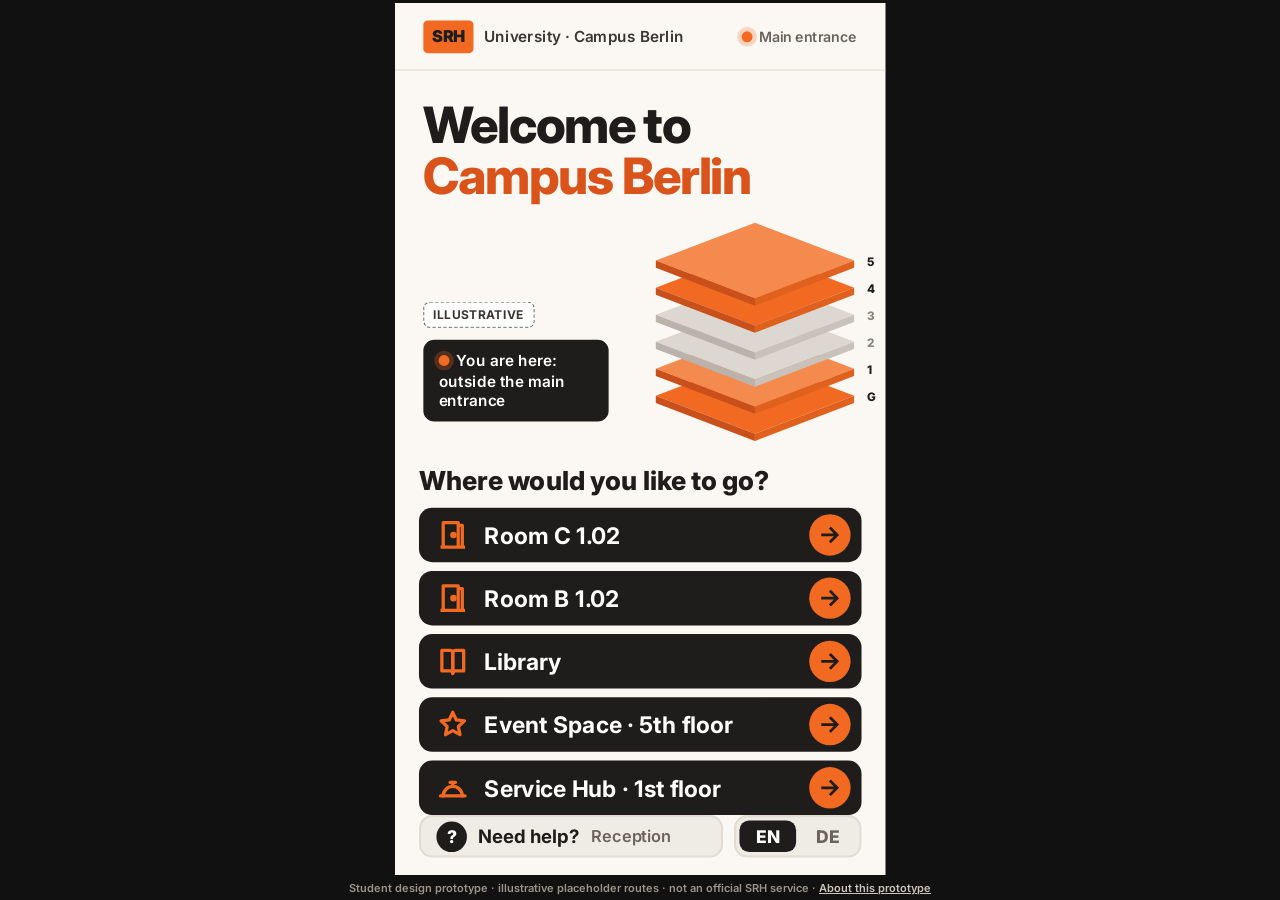
==== commit e87d49b0: "Add Service Hub as a fifth destination with a real photo route The Service Hub route (lift and stair" ====
--- a/kiosk.html
+++ b/kiosk.html
@@ -7,14 +7,14 @@
   <link rel="preconnect" href="https://fonts.googleapis.com">
   <link rel="preconnect" href="https://fonts.gstatic.com" crossorigin>
   <link href="https://fonts.googleapis.com/css2?family=Inter:wght@400;600;700;800;900&display=swap" rel="stylesheet">
-  <link rel="stylesheet" href="styles.css?v=20261126a">
+  <link rel="stylesheet" href="styles.css?v=20261126c">
 </head>
 <body class="kiosk-page">
   <main id="stage" aria-live="polite"></main>
   <p class="kiosk-foot">Student design prototype · illustrative placeholder routes · not an official SRH service · <a href="./">About this prototype</a></p>
-  <script src="routes.js?v=20261126a"></script>
-  <script src="qr-codes.js?v=20261126a"></script>
-  <script src="screens.js?v=20261126a"></script>
-  <script src="kiosk.js?v=20261126a"></script>
+  <script src="routes.js?v=20261126c"></script>
+  <script src="qr-codes.js?v=20261126c"></script>
+  <script src="screens.js?v=20261126c"></script>
+  <script src="kiosk.js?v=20261126c"></script>
 </body>
 </html>
--- a/styles.css
+++ b/styles.css
@@ -625,3 +625,20 @@
 .phone.real .choice-btn:focus-visible, .phone.real .mode-change:focus-visible { outline: 3px solid var(--char); outline-offset: 2px; }
 .toolbar[hidden] { display: none; }
 .toolbar-label { font-size: 14px; font-weight: 700; opacity: .8; }
+
+/* ---------- Step photos (optional, steps[].photo in routes.js) ---------- */
+.view-switch { display: flex; gap: 4px; background: var(--stone); border-radius: 10px; padding: 4px; margin: 0 0 12px; }
+.view-switch button { flex: 1; border: 0; background: transparent; font: inherit; font-size: 15px; font-weight: 700; color: var(--muted); padding: 9px 0; border-radius: 7px; cursor: pointer; }
+.view-switch button[aria-pressed="true"] { background: var(--char); color: #fff; }
+.photo-card { position: relative; flex: none; margin: 0; border-radius: 18px; overflow: hidden; background: var(--stone-2); aspect-ratio: 4 / 3; }
+.photo-card img { display: block; width: 100%; height: 100%; object-fit: cover; }
+.photo-card .photo-dir { position: absolute; right: 12px; bottom: 12px; width: 64px; height: 64px; border-radius: 14px; background: var(--orange); display: grid; place-items: center; box-shadow: 0 4px 12px rgba(0,0,0,.25); }
+.photo-card .photo-dir svg.small { width: 44px; height: 44px; color: #fff; }
+.photo-card .stepno { position: absolute; left: 12px; top: 10px; font-size: 22px; font-weight: 900; color: #fff; background: rgba(31,29,27,.75); padding: 2px 10px; border-radius: 8px; }
+.phone.real .photo-card { max-height: 42vh; }
+.phone.real .view-switch button:focus-visible { outline: 3px solid var(--char); outline-offset: 2px; }
+
+/* Five destinations: slightly shorter kiosk buttons so all fit in the reach zone */
+.dest-list { gap: 8px; }
+.dest-list .dest-btn { height: 50px; }
+.real-tag { font-size: 11px; font-weight: 800; letter-spacing: .06em; text-transform: uppercase; color: #fff; background: #2E7D4F; padding: 4px 8px; border-radius: 6px; }
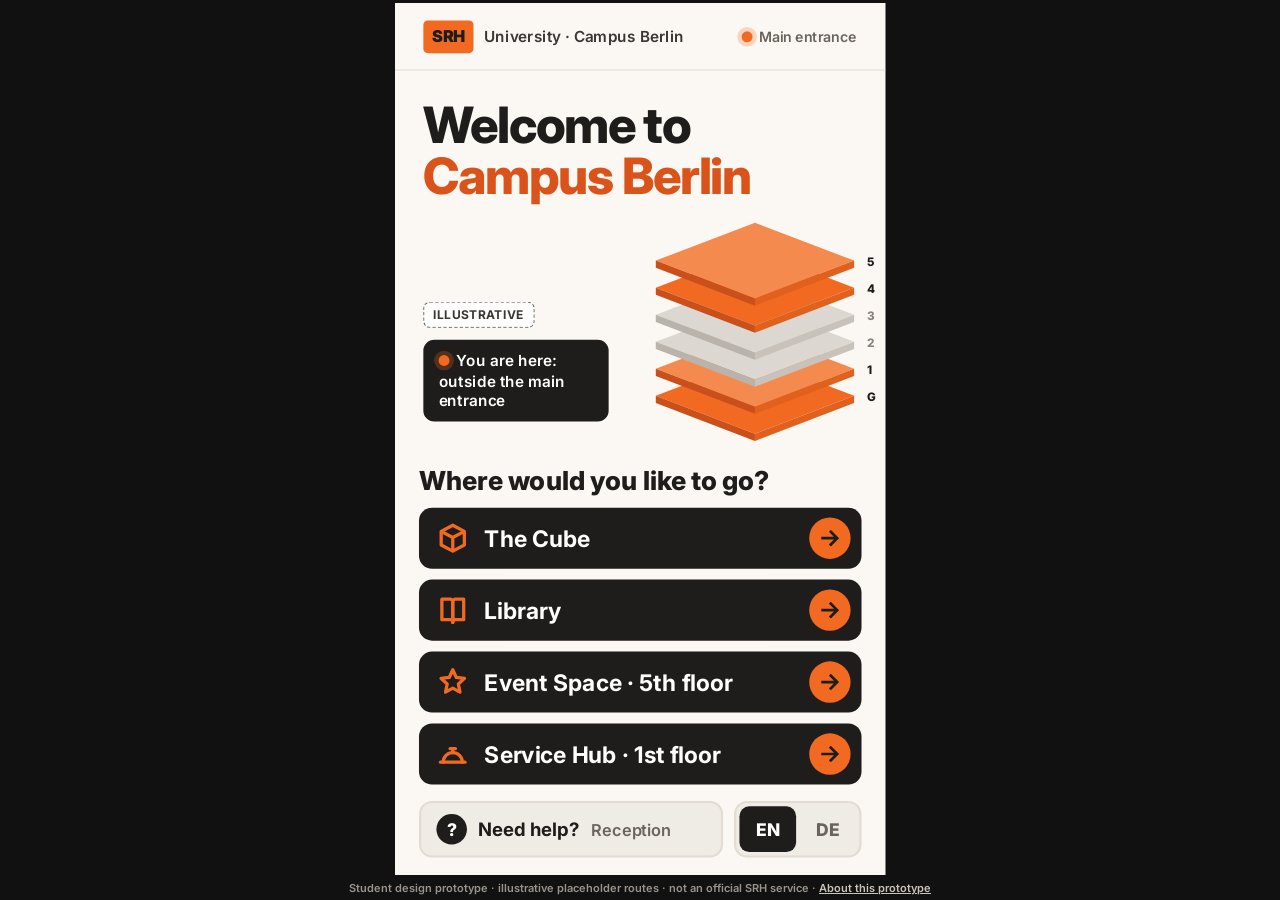
==== commit 7a46c0ba: "Replace Rooms C 1.02 and B 1.02 with The Cube The Cube is a separate building, so its placeholder ro" ====
--- a/kiosk.html
+++ b/kiosk.html
@@ -7,14 +7,14 @@
   <link rel="preconnect" href="https://fonts.googleapis.com">
   <link rel="preconnect" href="https://fonts.gstatic.com" crossorigin>
   <link href="https://fonts.googleapis.com/css2?family=Inter:wght@400;600;700;800;900&display=swap" rel="stylesheet">
-  <link rel="stylesheet" href="styles.css?v=20261126c">
+  <link rel="stylesheet" href="styles.css?v=20261126g">
 </head>
 <body class="kiosk-page">
   <main id="stage" aria-live="polite"></main>
   <p class="kiosk-foot">Student design prototype · illustrative placeholder routes · not an official SRH service · <a href="./">About this prototype</a></p>
-  <script src="routes.js?v=20261126c"></script>
-  <script src="qr-codes.js?v=20261126c"></script>
-  <script src="screens.js?v=20261126c"></script>
-  <script src="kiosk.js?v=20261126c"></script>
+  <script src="routes.js?v=20261126g"></script>
+  <script src="qr-codes.js?v=20261126g"></script>
+  <script src="screens.js?v=20261126g"></script>
+  <script src="kiosk.js?v=20261126g"></script>
 </body>
 </html>
--- a/styles.css
+++ b/styles.css
@@ -638,7 +638,4 @@
 .phone.real .photo-card { max-height: 42vh; }
 .phone.real .view-switch button:focus-visible { outline: 3px solid var(--char); outline-offset: 2px; }
 
-/* Five destinations: slightly shorter kiosk buttons so all fit in the reach zone */
-.dest-list { gap: 8px; }
-.dest-list .dest-btn { height: 50px; }
 .real-tag { font-size: 11px; font-weight: 800; letter-spacing: .06em; text-transform: uppercase; color: #fff; background: #2E7D4F; padding: 4px 8px; border-radius: 6px; }
